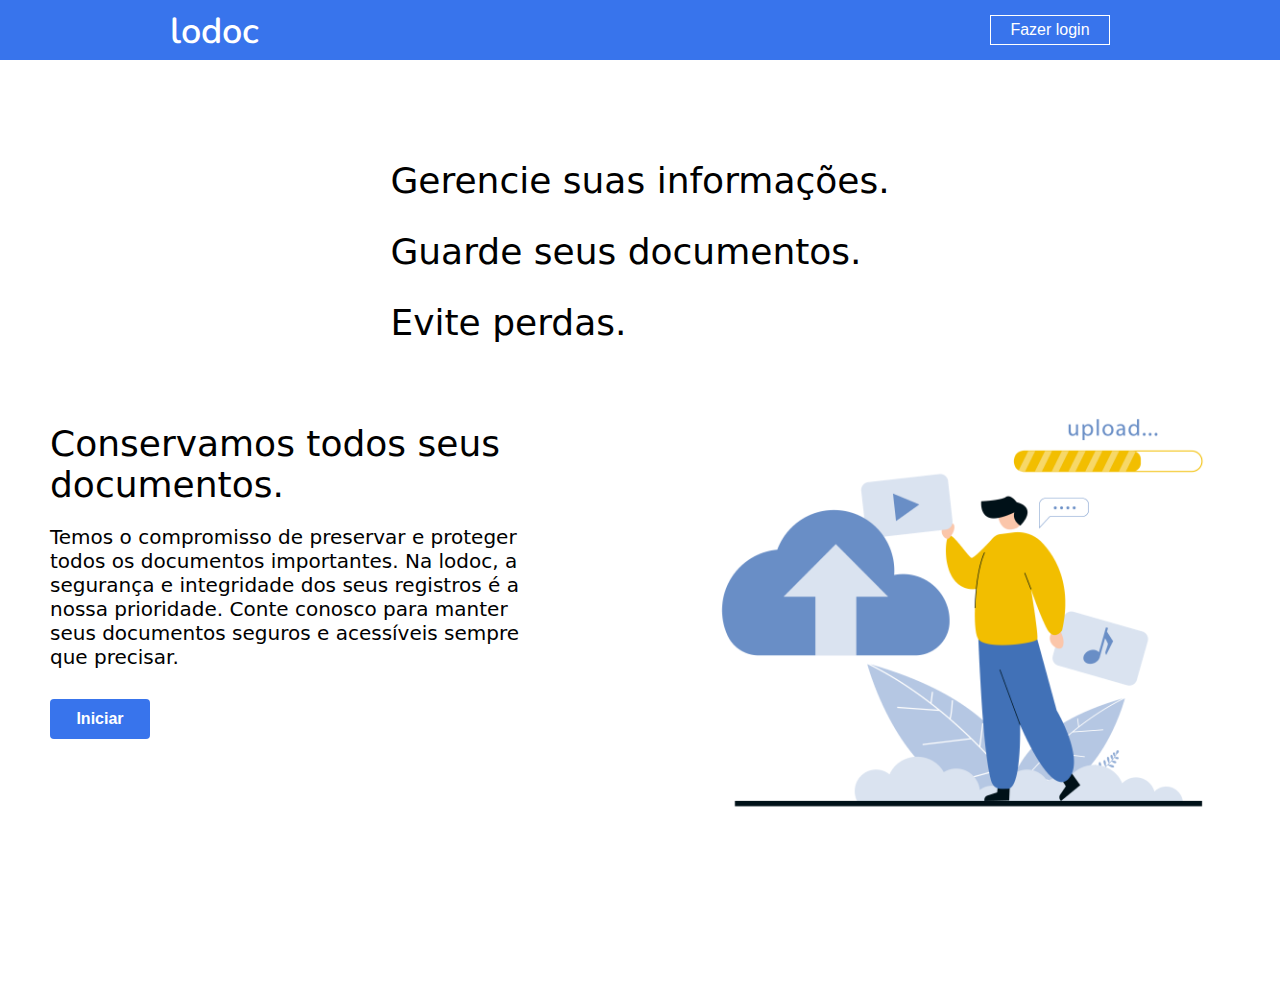
==== index.html @ 55a00645 "first commit" ====
<!DOCTYPE html>
<html lang="pt-br">
<head>
    <meta charset="UTF-8">
    <meta name="viewport" content="width=device-width, initial-scale=1.0">
    <title>lodoc</title>
    <link rel="stylesheet" href="style.css">
</head>
<body>
    <header>
        <nav>
            <ul class="logo"><li>lodoc</li></ul>
            <ul><a href="login.html"><button class="button_login">Fazer login</button></a></ul>
        </nav>
    </header>

<main>
    <div class="info">
        <div class="info_amostras">
        <h1>Gerencie suas informações.</h1>
        <h1>Guarde seus documentos.</h1>
        <h1>Evite perdas.</h1>
        </div>
    </div>

    <div class="anuncio">
        <div class="esquerda">
            <h1>Conservamos todos seus documentos.</h1>
            <p class="paragrafo_esquerdo">Temos o compromisso de preservar e proteger todos os documentos importantes. Na lodoc, a segurança e integridade dos seus registros é a nossa prioridade. Conte conosco para manter seus documentos seguros e acessíveis sempre que precisar.<p>
                <a href="login.html"><button class="button_iniciar">Iniciar</button></a>
        </div>

        <div class="direita">
            <img src="Icon/—Pngtree—vector illustration data upload_6671417.png" alt="" class="img_anuncio">
        </div>
    </div>

    
    
</main>
    
</body>
</html>
---- style.css ----
@import url('https://fonts.googleapis.com/css2?family=Nunito:ital,wght@0,200..1000;1,200..1000&display=swap');

*{
    margin: 0;
    padding: 0;
    box-sizing: border-box;  
}

header{
    background-color: #3874ec;
    height: 60px;
}

nav{
    margin-left: 170px;
    margin-right: 170px;
    display: flex;
    justify-content: space-between;   
}

.logo{
    font-family: "Nunito", sans-serif;
    text-decoration: none;
    list-style: none;
    font-size: 36px;
    color: white;
    font-weight: 600;
    position: relative;
    top: 7px;
}

.button_login{
    font-family: 'Gill Sans', 'Gill Sans MT', Calibri, 'Trebuchet MS', sans-serif;
    padding: 5px;
    font-size: 16px;
    width: 120px;
    background-color: #3874ec;
    border: 1px solid white;
    color: white;
    position: relative;
    top: 15px;  
    cursor: pointer;
}

.button_login:hover{
    transition: 200ms all;
    background-color: #4162a3;
}

.info{
    font-family: system-ui, -apple-system, BlinkMacSystemFont, 'Segoe UI', Roboto, Oxygen, Ubuntu, Cantarell, 'Open Sans', 'Helvetica Neue', sans-serif;
    display: flex;
    justify-content: center;
    margin-top: 70px;   
}

h1{
    margin-top: 30px;
    font-size: 36px;
    font-weight: 500;
}

.anuncio{
    font-family: system-ui, -apple-system, BlinkMacSystemFont, 'Segoe UI', Roboto, Oxygen, Ubuntu, Cantarell, 'Open Sans', 'Helvetica Neue', sans-serif;
    display: flex;
    justify-content: space-between;
    margin-top: 50px;
}

.esquerda{
    margin-left: 50px;
    width: 38%;
}

.paragrafo_esquerdo{
    font-size: 20px;
    margin-top: 20px;
}

.button_iniciar{
    margin-top: 30px;
    background: #3874ec;
    color: white;
    border: none;
    border-radius: 4px;
    font-weight: 600;
    width: 100px;
    height: 40px;
    font-size: 16px;
    cursor: pointer;  
}

.button_iniciar:hover{
    transition: 200ms all;
    background-color: #4162a3;
}

.direita{
    margin-right: 50px;
    width: 45%;   
}

.img_anuncio{
    position: relative;
    bottom: 120px;
    width: 600px;
    height: 600px;
}
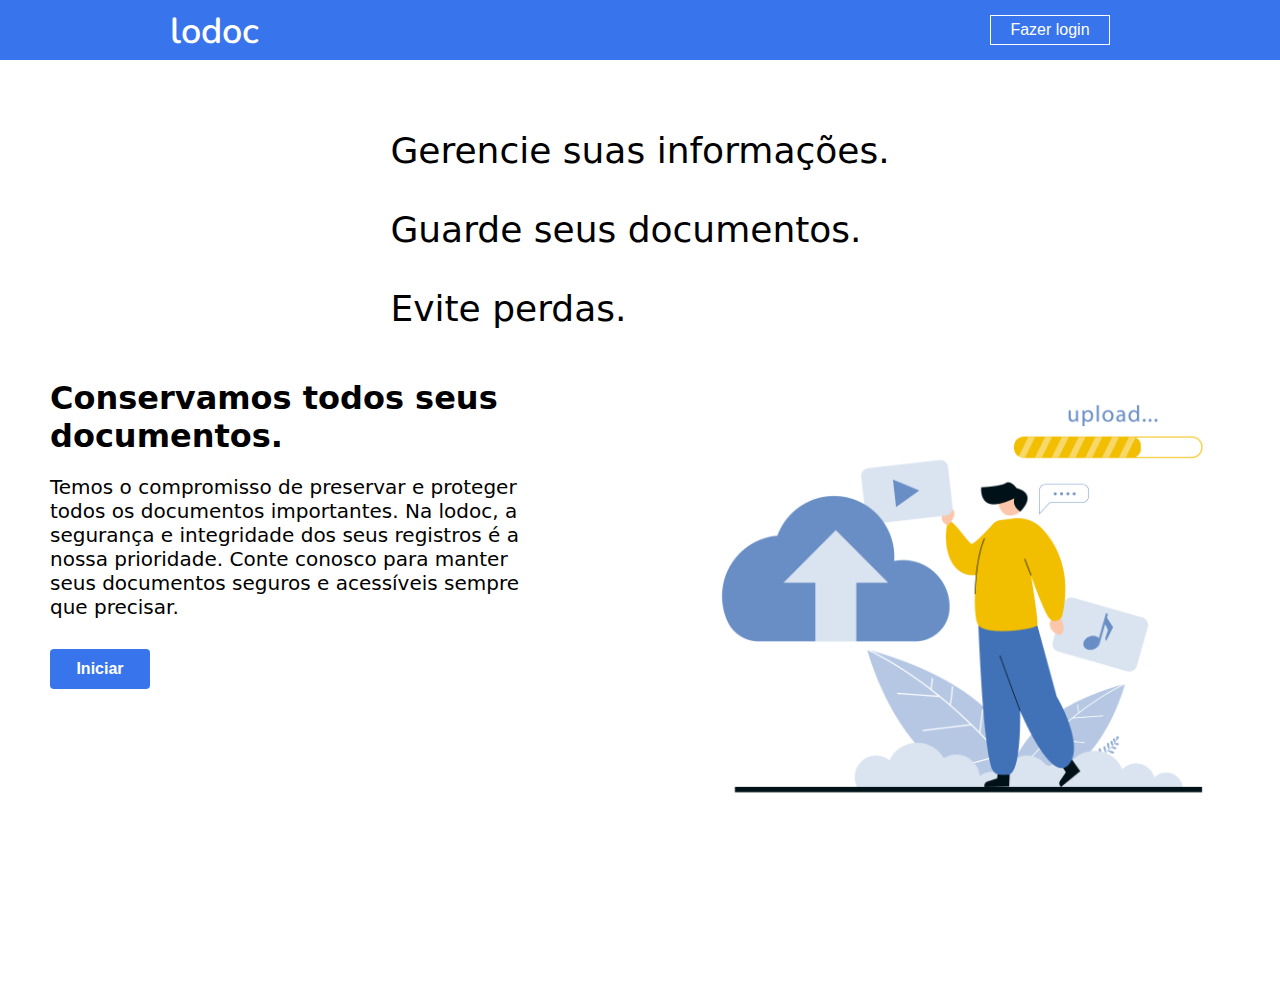
==== commit 3f5a365e: "feat: implemented new folder structure" ====
--- a/index.html
+++ b/index.html
@@ -4,7 +4,7 @@
     <meta charset="UTF-8">
     <meta name="viewport" content="width=device-width, initial-scale=1.0">
     <title>lodoc</title>
-    <link rel="stylesheet" href="style.css">
+    <link rel="stylesheet" href="./styles/index.css">
 </head>
 <body>
     <header>
@@ -17,9 +17,14 @@
 <main>
     <div class="info">
         <div class="info_amostras">
-        <h1>Gerencie suas informações.</h1>
-        <h1>Guarde seus documentos.</h1>
-        <h1>Evite perdas.</h1>
+            <h1>
+                <span>Gerencie suas informações.</span>
+                <br>
+                <span>Guarde seus documentos.</span>
+                <br>
+                <span>Evite perdas.</span>
+            </h1>
+        
         </div>
     </div>
 
@@ -31,7 +36,7 @@
         </div>
 
         <div class="direita">
-            <img src="Icon/—Pngtree—vector illustration data upload_6671417.png" alt="" class="img_anuncio">
+            <img src="images/hero-illustration.png" alt="" class="img_anuncio">
         </div>
     </div>
 
--- a/styles/index.css
+++ b/styles/index.css
@@ -0,0 +1,108 @@
+@import url('https://fonts.googleapis.com/css2?family=Nunito:ital,wght@0,200..1000;1,200..1000&display=swap');
+
+*{
+    margin: 0;
+    padding: 0;
+    box-sizing: border-box;  
+}
+
+header{
+    background-color: #3874ec;
+    height: 60px;
+}
+
+nav{
+    margin-left: 170px;
+    margin-right: 170px;
+    display: flex;
+    justify-content: space-between;   
+}
+
+.logo{
+    font-family: "Nunito", sans-serif;
+    text-decoration: none;
+    list-style: none;
+    font-size: 36px;
+    color: white;
+    font-weight: 600;
+    position: relative;
+    top: 7px;
+}
+
+.button_login{
+    font-family: 'Gill Sans', 'Gill Sans MT', Calibri, 'Trebuchet MS', sans-serif;
+    padding: 5px;
+    font-size: 16px;
+    width: 120px;
+    background-color: #3874ec;
+    border: 1px solid white;
+    color: white;
+    position: relative;
+    top: 15px;  
+    cursor: pointer;
+}
+
+.button_login:hover{
+    transition: 200ms all;
+    background-color: #4162a3;
+}
+
+.info{
+    font-family: system-ui, -apple-system, BlinkMacSystemFont, 'Segoe UI', Roboto, Oxygen, Ubuntu, Cantarell, 'Open Sans', 'Helvetica Neue', sans-serif;
+    display: flex;
+    justify-content: center;
+    margin-top: 70px;   
+}
+
+span{
+    display: block;
+    font-size: 36px;
+    font-weight: 500;
+}
+
+.anuncio{
+    font-family: system-ui, -apple-system, BlinkMacSystemFont, 'Segoe UI', Roboto, Oxygen, Ubuntu, Cantarell, 'Open Sans', 'Helvetica Neue', sans-serif;
+    display: flex;
+    justify-content: space-between;
+    margin-top: 50px;
+}
+
+.esquerda{
+    margin-left: 50px;
+    width: 38%;
+}
+
+.paragrafo_esquerdo{
+    font-size: 20px;
+    margin-top: 20px;
+}
+
+.button_iniciar{
+    margin-top: 30px;
+    background: #3874ec;
+    color: white;
+    border: none;
+    border-radius: 4px;
+    font-weight: 600;
+    width: 100px;
+    height: 40px;
+    font-size: 16px;
+    cursor: pointer;  
+}
+
+.button_iniciar:hover{
+    transition: 200ms all;
+    background-color: #4162a3;
+}
+
+.direita{
+    margin-right: 50px;
+    width: 45%;   
+}
+
+.img_anuncio{
+    position: relative;
+    bottom: 120px;
+    width: 600px;
+    height: 600px;
+}
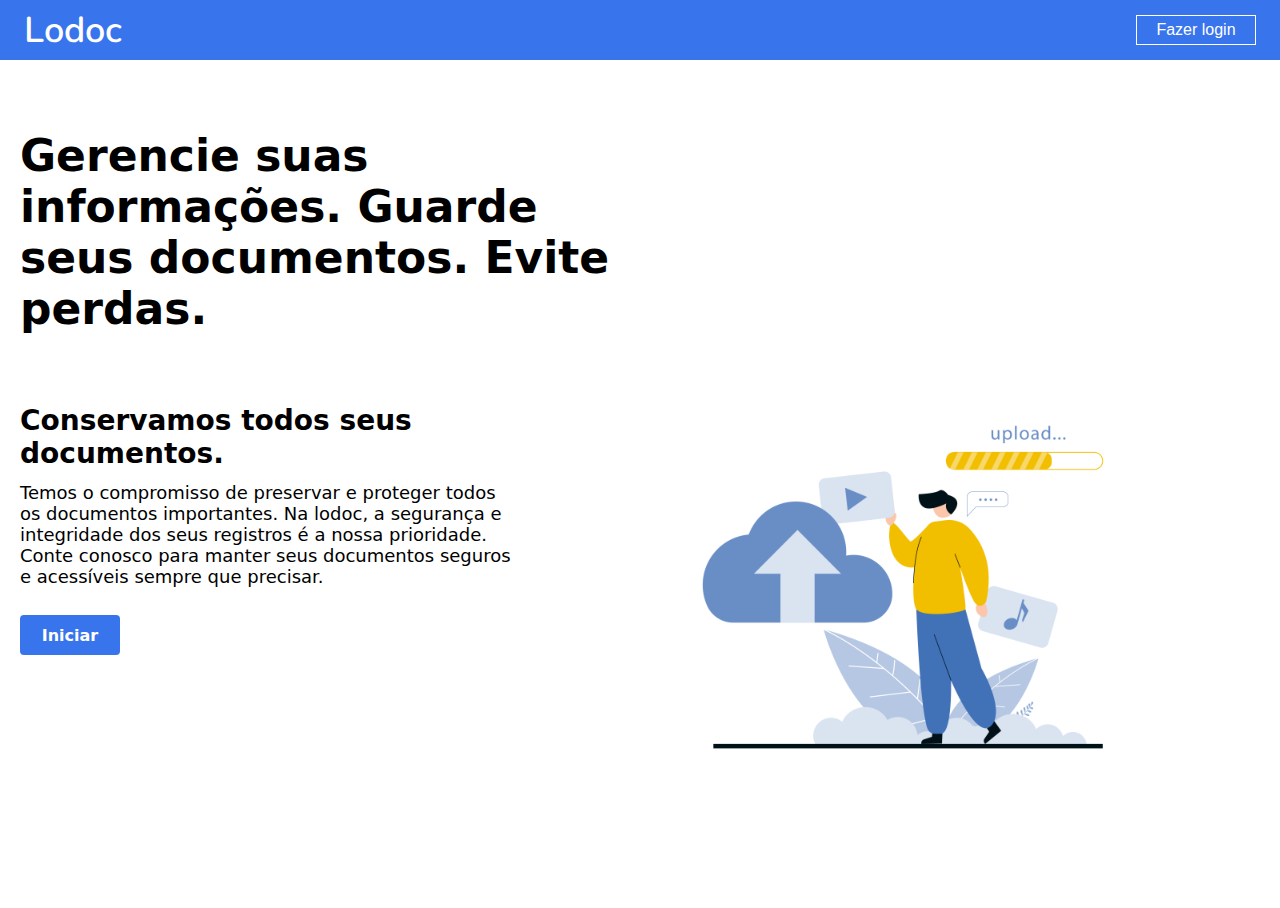
==== commit 27931f56: "feat(index page): add page responsiveness" ====
--- a/index.html
+++ b/index.html
@@ -1,48 +1,52 @@
 <!DOCTYPE html>
 <html lang="pt-br">
+
 <head>
-    <meta charset="UTF-8">
-    <meta name="viewport" content="width=device-width, initial-scale=1.0">
+    <meta charset="UTF-8" />
+    <meta name="viewport" content="width=device-width, initial-scale=1.0" />
     <title>lodoc</title>
-    <link rel="stylesheet" href="./styles/index.css">
+    <link rel="stylesheet" href="styles/index.css" />
 </head>
+
 <body>
     <header>
         <nav>
-            <ul class="logo"><li>lodoc</li></ul>
-            <ul><a href="login.html"><button class="button_login">Fazer login</button></a></ul>
+            <p class="logo">Lodoc</p>
+            <a href="./pages/login.html">
+                <button class="button_login">Fazer login</button>
+            </a>
         </nav>
     </header>
 
-<main>
-    <div class="info">
-        <div class="info_amostras">
+    <main>
+        <div class="info">
             <h1>
                 <span>Gerencie suas informações.</span>
-                <br>
                 <span>Guarde seus documentos.</span>
-                <br>
                 <span>Evite perdas.</span>
             </h1>
-        
-        </div>
-    </div>
-
-    <div class="anuncio">
-        <div class="esquerda">
-            <h1>Conservamos todos seus documentos.</h1>
-            <p class="paragrafo_esquerdo">Temos o compromisso de preservar e proteger todos os documentos importantes. Na lodoc, a segurança e integridade dos seus registros é a nossa prioridade. Conte conosco para manter seus documentos seguros e acessíveis sempre que precisar.<p>
-                <a href="login.html"><button class="button_iniciar">Iniciar</button></a>
         </div>
 
-        <div class="direita">
-            <img src="images/hero-illustration.png" alt="" class="img_anuncio">
+        <div class="anuncio">
+            <div class="esquerda">
+                <h2>Conservamos todos seus documentos.</h1>
+                    <p class="paragrafo_esquerdo">
+                        Temos o compromisso de preservar e proteger todos os documentos
+                        importantes. Na lodoc, a segurança e integridade dos seus registros
+                        é a nossa prioridade. Conte conosco para manter seus documentos
+                        seguros e acessíveis sempre que precisar.
+                    </p>
+
+                    <p>
+                        <a href="/pages/login.html"><button class="button_iniciar">Iniciar</button></a>
+                    </p>
+            </div>
+
+            <div class="direita">
+                <img src="images/hero-illustration.png" alt="" class="img_anuncio" />
+            </div>
         </div>
-    </div>
+    </main>
+</body>
 
-    
-    
-</main>
-    
-</body>
 </html>--- a/styles/index.css
+++ b/styles/index.css
@@ -1,84 +1,94 @@
-@import url('https://fonts.googleapis.com/css2?family=Nunito:ital,wght@0,200..1000;1,200..1000&display=swap');
+@import url("https://fonts.googleapis.com/css2?family=Nunito:ital,wght@0,200..1000;1,200..1000&display=swap");
 
-*{
+* {
     margin: 0;
     padding: 0;
-    box-sizing: border-box;  
+    box-sizing: border-box;
+    font-family: system-ui, -apple-system, BlinkMacSystemFont, "Segoe UI", Roboto,
+        Oxygen, Ubuntu, Cantarell, "Open Sans", "Helvetica Neue", sans-serif;
 }
 
-header{
+header {
     background-color: #3874ec;
     height: 60px;
 }
 
-nav{
-    margin-left: 170px;
-    margin-right: 170px;
+nav {
+    padding-inline: 24px;
+    max-width: 1366px;
+    width: 100%;
+    height: 100%;
+    margin-inline: auto;
     display: flex;
-    justify-content: space-between;   
+    justify-content: space-between;
+    align-items: center;
 }
 
-.logo{
+.logo {
     font-family: "Nunito", sans-serif;
-    text-decoration: none;
-    list-style: none;
     font-size: 36px;
     color: white;
     font-weight: 600;
-    position: relative;
-    top: 7px;
 }
 
-.button_login{
-    font-family: 'Gill Sans', 'Gill Sans MT', Calibri, 'Trebuchet MS', sans-serif;
+.button_login {
+    font-family: "Gill Sans", "Gill Sans MT", Calibri, "Trebuchet MS", sans-serif;
     padding: 5px;
     font-size: 16px;
     width: 120px;
     background-color: #3874ec;
     border: 1px solid white;
     color: white;
-    position: relative;
-    top: 15px;  
     cursor: pointer;
 }
 
-.button_login:hover{
+.button_login:hover {
     transition: 200ms all;
-    background-color: #4162a3;
+    transform: scale(1.02);
+    background-color: #265ece;
 }
 
-.info{
-    font-family: system-ui, -apple-system, BlinkMacSystemFont, 'Segoe UI', Roboto, Oxygen, Ubuntu, Cantarell, 'Open Sans', 'Helvetica Neue', sans-serif;
-    display: flex;
-    justify-content: center;
-    margin-top: 70px;   
+main {
+    width: 100%;
+    max-width: 1280px;
+    padding: 0 20px;
+    margin: auto;
 }
 
-span{
-    display: block;
-    font-size: 36px;
-    font-weight: 500;
+.info {
+    display: flex;
+    margin: 70px auto;
 }
 
-.anuncio{
-    font-family: system-ui, -apple-system, BlinkMacSystemFont, 'Segoe UI', Roboto, Oxygen, Ubuntu, Cantarell, 'Open Sans', 'Helvetica Neue', sans-serif;
-    display: flex;
-    justify-content: space-between;
-    margin-top: 50px;
+h1 {
+    display: block;
+    font-size: 2.75rem;
+    font-weight: 600;
+    max-width: 600px;
 }
 
-.esquerda{
-    margin-left: 50px;
-    width: 38%;
+.anuncio {
+    display: flex;
+    gap: 12px;
+    justify-content: space-between;
 }
 
-.paragrafo_esquerdo{
-    font-size: 20px;
-    margin-top: 20px;
+.esquerda {
+    max-width: 500px;
+    width: 100%;
 }
 
-.button_iniciar{
-    margin-top: 30px;
+.esquerda h2 {
+    font-size: 1.75rem;
+}
+
+.paragrafo_esquerdo {
+    font-size: 18px;
+    margin-top: 12px;
+}
+
+.button_iniciar {
+    margin-top: 28px;
     background: #3874ec;
     color: white;
     border: none;
@@ -87,22 +97,64 @@
     width: 100px;
     height: 40px;
     font-size: 16px;
-    cursor: pointer;  
+    cursor: pointer;
+    transition: 200ms all;
 }
 
-.button_iniciar:hover{
-    transition: 200ms all;
-    background-color: #4162a3;
+.button_iniciar:hover {
+    transform: scale(1.02);
+    background-color: #265ece;
 }
 
-.direita{
-    margin-right: 50px;
-    width: 45%;   
+.direita {
+    align-self: flex-start;
+    width: 50%;
+    flex-grow: 1;
+    flex-shrink: 0;
+    margin: auto;
+    text-align: center;
 }
 
-.img_anuncio{
+.img_anuncio {
     position: relative;
-    bottom: 120px;
-    width: 600px;
-    height: 600px;
+    bottom: 100px;
+    max-width: 500px;
+    width: 100%;
+    height: auto;
+    transition: all 200ms;
 }
+
+@media screen and (max-width: 770px) {
+    .img_anuncio {
+        bottom: 0;
+    }
+}
+
+@media screen and (max-width: 700px) {
+    .info {
+        margin-bottom: 2rem;
+    }
+
+    h1 {
+        font-size: calc(5vw + 12px);
+    }
+
+    .anuncio {
+        flex-direction: column-reverse;
+        margin-bottom: 3rem;
+        gap: 2.75rem;
+    }
+
+    .esquerda {
+        max-width: 100%;
+        text-align: center;
+    }
+
+    .esquerda h2 {
+        font-size: 1.5rem;
+    }
+
+    .direita {
+        width: 100%;
+    }
+}